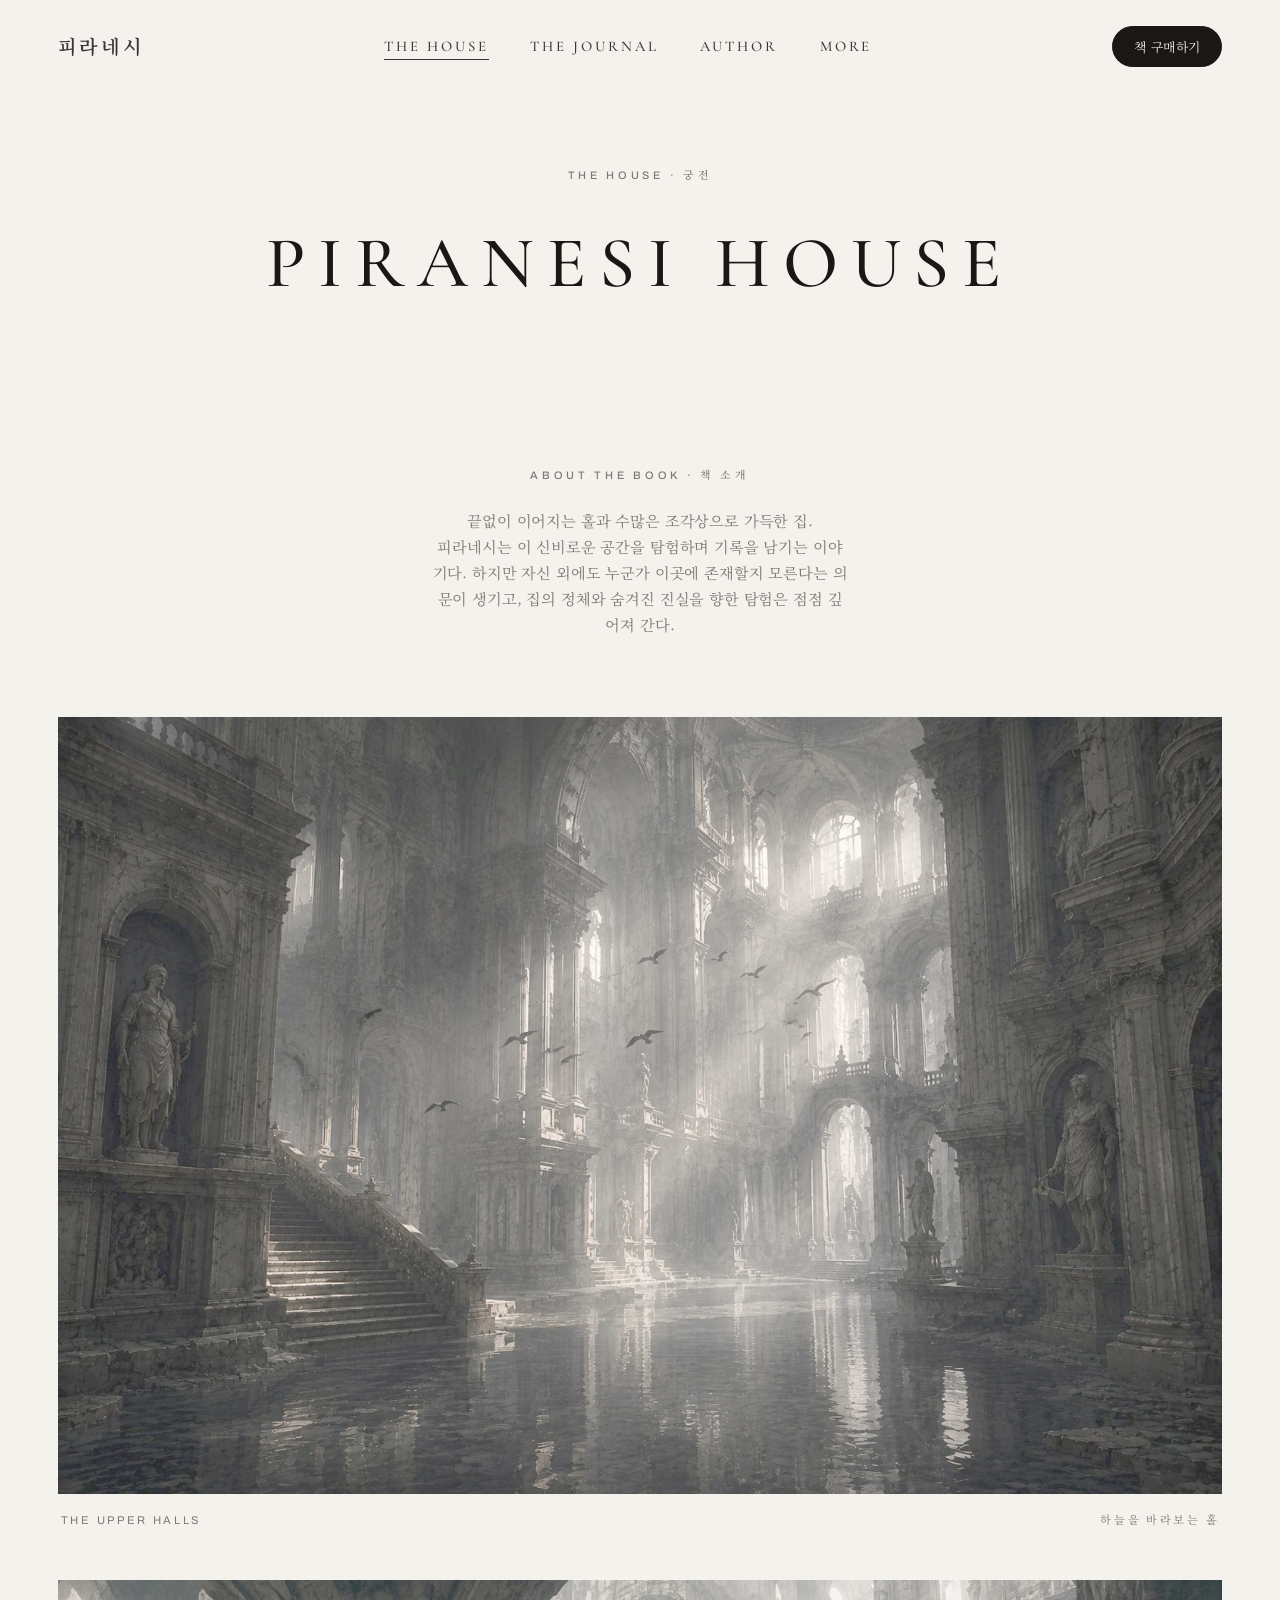
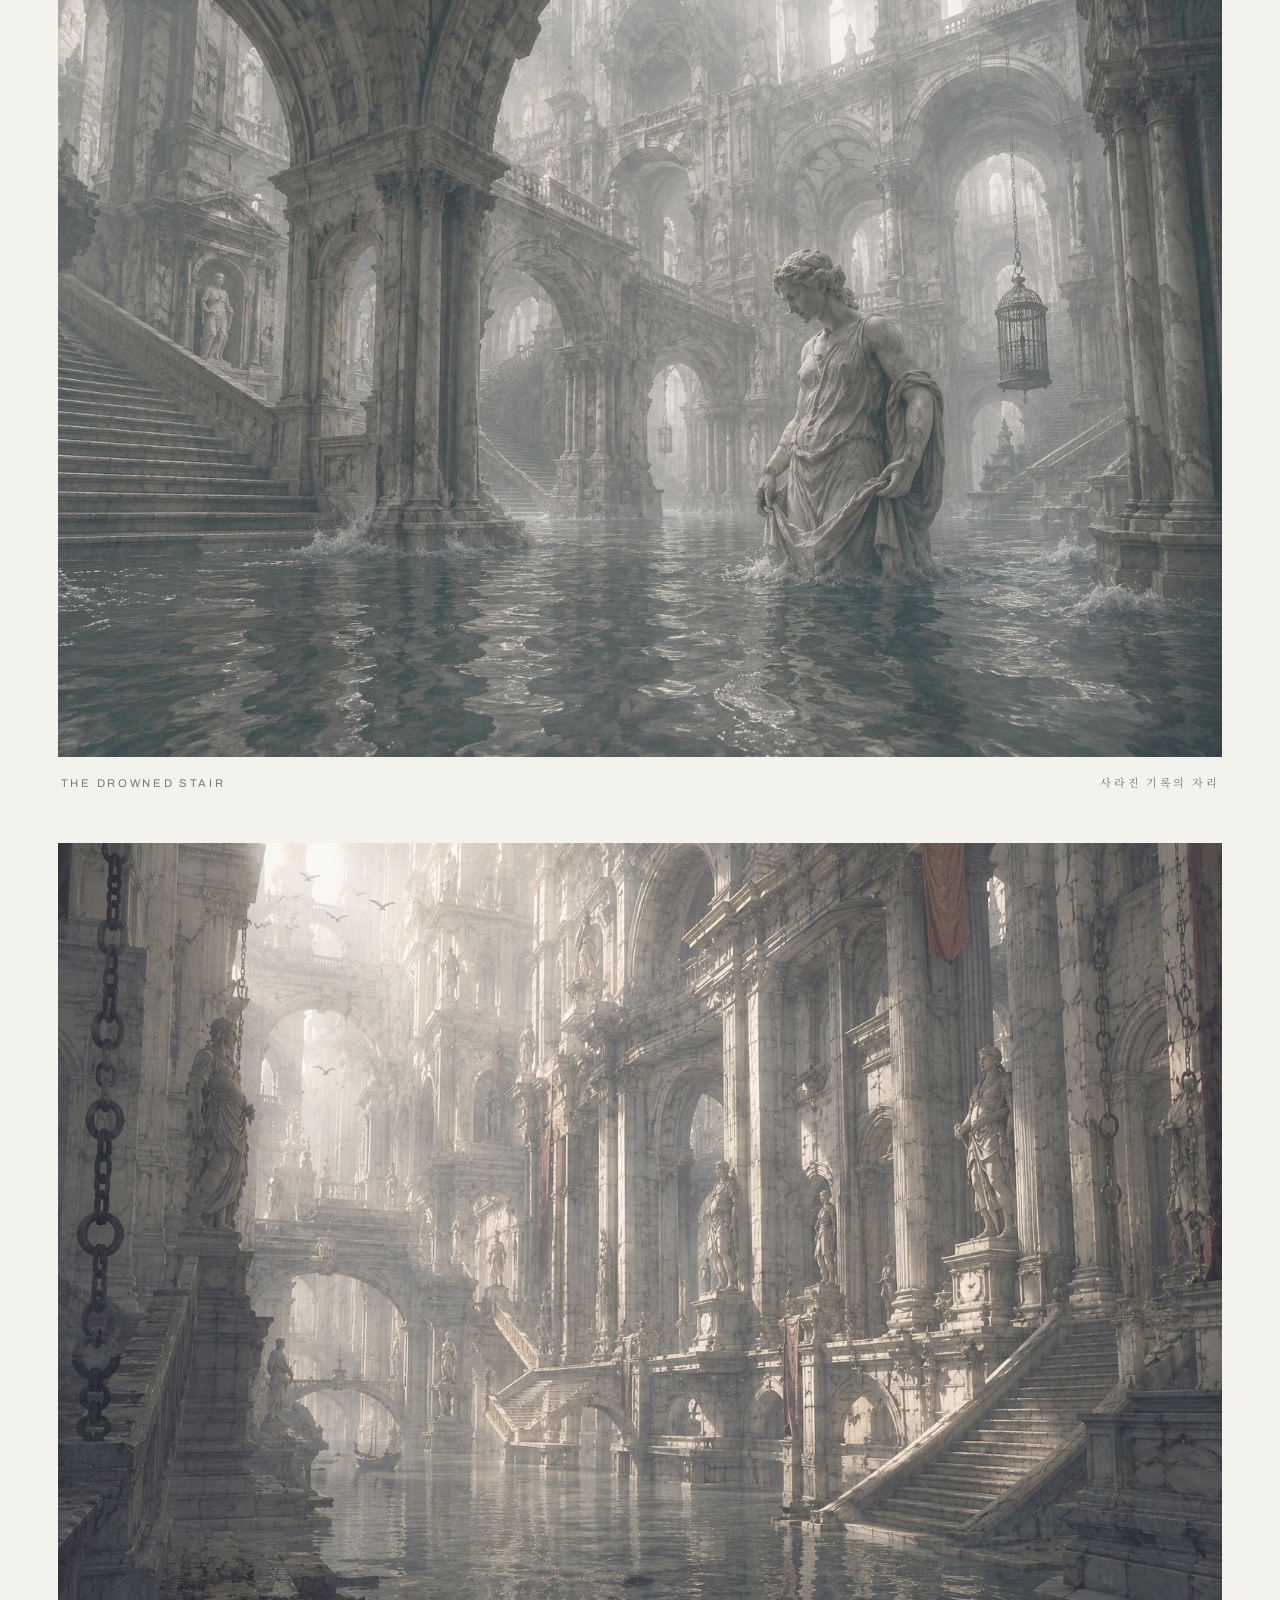
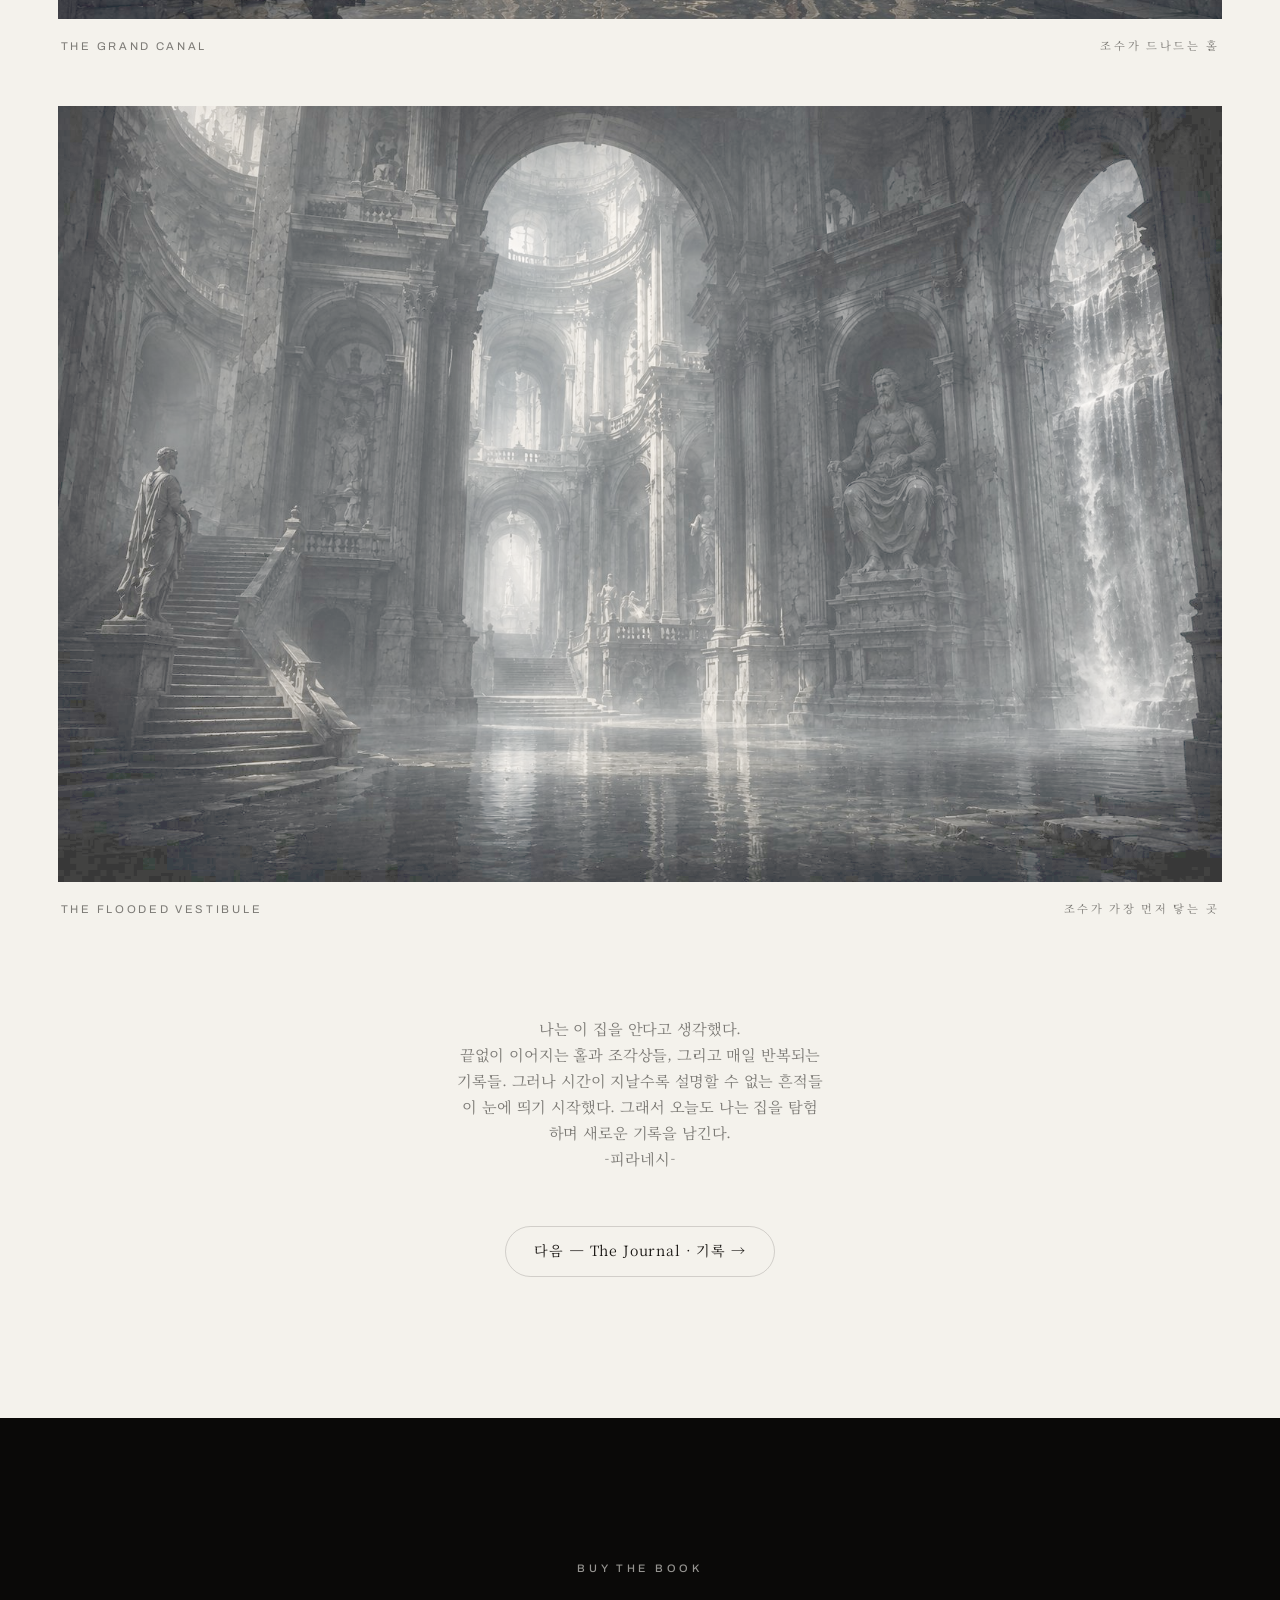
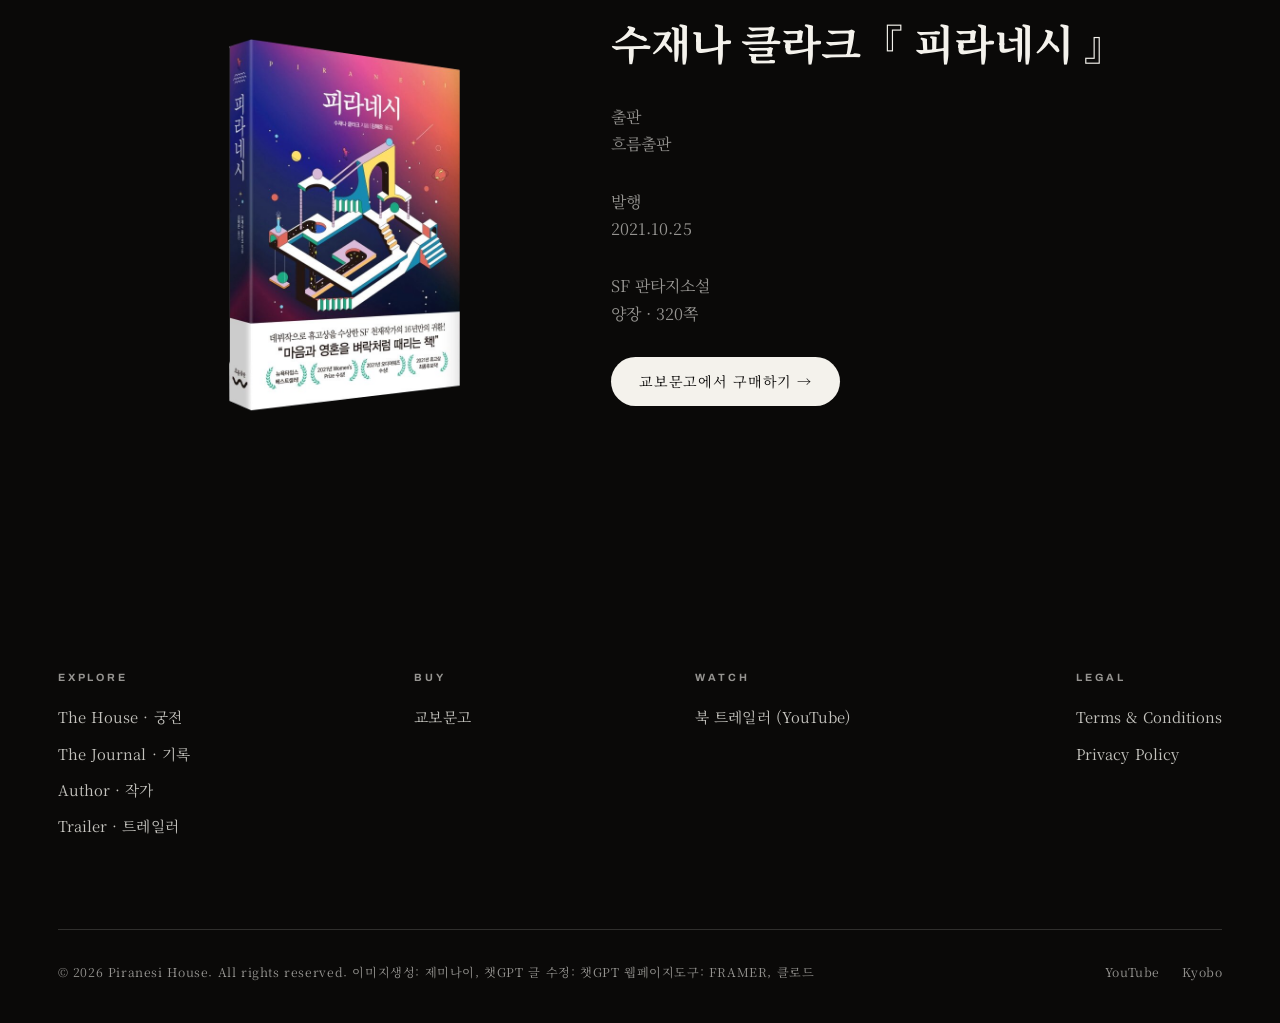
==== house.html @ c3ed931d "Add files via upload" ====
<!DOCTYPE html>
<html lang="ko">
<head>
  <meta charset="UTF-8" />
  <meta name="viewport" content="width=device-width, initial-scale=1.0" />
  <title>The House · 궁전 — PIRANESI</title>
  <meta name="description" content="피라네시의 집. 빛이 스미는 무한한 홀과 조수에 잠긴 계단." />
  <link rel="preconnect" href="https://fonts.googleapis.com" />
  <link rel="preconnect" href="https://fonts.gstatic.com" crossorigin />
  <link href="https://fonts.googleapis.com/css2?family=Archivo:wght@400;500;600&family=Cormorant+Garamond:ital,wght@0,400;0,500;0,600;1,400;1,500&family=Noto+Serif+KR:wght@400;500;600&display=swap" rel="stylesheet" />
  <link rel="stylesheet" href="css/style.css" />
</head>
<body>

  <!-- ===== NAV ===== -->
  <nav class="nav nav--scrolled">
    <a href="index.html" class="nav__brand">피라네시</a>
    <ul class="nav__links">
      <li><a href="house.html" aria-current="page">The House</a></li>
      <li><a href="journal.html">The Journal</a></li>
      <li><a href="index.html#author">Author</a></li>
      <li><a href="index.html#trailer">More</a></li>
    </ul>
    <a href="https://product.kyobobook.co.kr/detail/S000001029413" target="_blank" rel="noopener noreferrer" class="nav__cta">책 구매하기</a>
    <button class="nav__toggle" aria-label="메뉴 열기">MENU</button>
  </nav>

  <main>
    <!-- ===== HOUSE HERO ===== -->
    <section class="house-hero container">
      <span class="eyebrow" data-reveal>The House · 궁전</span>
      <h1 data-reveal data-delay="1">PIRANESI HOUSE</h1>
    </section>

    <!-- ===== ABOUT THE BOOK (책 소개) ===== -->
    <section class="section intro container" style="padding-bottom:0">
      <span class="eyebrow" data-reveal>About the Book · 책 소개</span>
      <p class="intro__text" data-reveal data-delay="1" style="margin-top:1.5rem; max-width:52ch">
        끝없이 이어지는 홀과 수많은 조각상으로 가득한 집.<br> 피라네시는 이 신비로운 공간을 탐험하며
        기록을 남기는 이야기다. 하지만 자신 외에도 누군가 이곳에 존재할지 모른다는 의문이 생기고,
        집의 정체와 숨겨진 진실을 향한 탐험은 점점 깊어져 간다.
      </p>
    </section>

    <!-- ===== STACKED GALLERY ===== -->
    <section class="section container" style="padding-top:0">
      <div class="gallery-stack">
        <figure data-reveal>
          <img src="assets/img/hall-birds.png" alt="새들이 날아오르는 상층의 홀" />
          <figcaption><span>The Upper Halls</span><span>하늘을 바라보는 홀</span></figcaption>
        </figure>
        <figure data-reveal>
          <img src="assets/img/hall-statue.png" alt="옥좌에 앉은 조각상과 폭포" />
          <figcaption><span>The Drowned Stair</span><span>사라진 기록의 자리</span></figcaption>
        </figure>
        <figure data-reveal>
          <img src="assets/img/hall-chains.png" alt="사슬이 드리운 대운하의 홀" />
          <figcaption><span>The Grand Canal</span><span>조수가 드나드는 홀</span></figcaption>
        </figure>
        <figure data-reveal>
          <img src="assets/img/hall-waterfall.png" alt="물에 잠긴 폭포의 홀" />
          <figcaption><span>The Flooded Vestibule</span><span>조수가 가장 먼저 닿는 곳</span></figcaption>
        </figure>
      </div>
      <div style="text-align:center; margin-top:clamp(3rem,7vw,5rem)" data-reveal>
        <p class="intro__text" data-reveal data-delay="2" style="margin-top:1.5rem">
        나는 이 집을 안다고 생각했다. <br>
        끝없이 이어지는 홀과 조각상들, 그리고 매일 반복되는 기록들.
        그러나 시간이 지날수록 설명할 수 없는 흔적들이 눈에 띄기 시작했다.
        그래서 오늘도 나는 집을 탐험하며 새로운 기록을 남긴다.<br>
        -피라네시-
      </p>
      <br>
      <br>
        <a href="journal.html" class="btn btn--ghost">다음 — The Journal · 기록 →</a>
      </div>
    </section>
  </main>

    <section id="buy" class="theme-dark section buy">
    <div class="container">
      <span class="eyebrow" data-reveal>Buy the Book</span>
      <div class="buy__grid">
        <a class="book book--mockup" data-reveal href="https://product.kyobobook.co.kr/detail/S000001029413" target="_blank" rel="noopener noreferrer" aria-label="교보문고에서 피라네시 구매">
          <img class="book__img" src="assets/img/book-cover.png" alt="피라네시 책 표지 — 수재나 클라크 지음, 김해온 옮김, 흐름출판" />
        </a>
        <div class="buy__info" data-reveal data-delay="1">
          <h3>수재나 클라크『 피라네시 』</h3>
          <p>출판<br />흐름출판</p>
          <p>발행<br />2021.10.25</p>
          <p>SF 판타지소설<br />양장 · 320쪽</p>
          <a href="https://product.kyobobook.co.kr/detail/S000001029413" target="_blank" rel="noopener noreferrer" class="btn btn--solid">교보문고에서 구매하기 →</a>
          <div class="buy__stores">
          </div>
        </div>
      </div>
    </div>
  </section>


  <!-- ===== FOOTER ===== -->
  <footer class="footer">
    <div class="container">
      <div class="footer__cols">
        <div class="footer__col">
          <h4>Explore</h4>
          <a href="house.html">The House · 궁전</a>
          <a href="journal.html">The Journal · 기록</a>
          <a href="index.html#author">Author · 작가</a>
          <a href="index.html#trailer">Trailer · 트레일러</a>
        </div>
        <div class="footer__col">
          <h4>Buy</h4>
          <a href="https://product.kyobobook.co.kr/detail/S000001029413" target="_blank" rel="noopener noreferrer">교보문고</a>
        </div>
        <div class="footer__col">
          <h4>Watch</h4>
          <a href="https://www.youtube.com/watch?v=UggPg6CHNbs" target="_blank" rel="noopener noreferrer">북 트레일러 (YouTube)</a>
        </div>
        <div class="footer__col">
          <h4>Legal</h4>
          <a href="#">Terms &amp; Conditions</a>
          <a href="#">Privacy Policy</a>
        </div>
      </div>
      <div class="footer__bottom">
        <span>© 2026 Piranesi House. All rights reserved. 이미지생성: 제미나이, 챗GPT 글 수정: 챗GPT 웹페이지도구: FRAMER, 클로드</span>
        <div class="footer__social">
          <a href="https://www.youtube.com/watch?v=UggPg6CHNbs" target="_blank" rel="noopener noreferrer" class="link">YouTube</a>
          <a href="https://product.kyobobook.co.kr/detail/S000001029413" target="_blank" rel="noopener noreferrer" class="link">Kyobo</a>
        </div>
      </div>
    </div>
  </footer>

  <script src="js/main.js"></script>
</body>
</html>
---- css/style.css ----
/* =============================================================
   PIRANESI HOUSE — Design System v3
   무드: Sacred / Ethereal / Luminous · 레이아웃: monopo-inspired editorial
   영문 서체: Cormorant Garamond 단일 통일 (날렵한 세리프)
   ============================================================= */

/* ---------- 1. Tokens ---------- */
:root {
  /* Palette — 밝은 본 화이트가 지배색, 텍스트는 따뜻한 근흑 */
  --paper:   #f4f2ec;   /* 지배 배경 */
  --paper-2: #eae6dc;   /* 섹션 교차용 살짝 진한 본 */
  --ink:     #1a1714;   /* 따뜻한 근흑 텍스트 */
  --ink-2:   #0a0908;   /* 풋터/앵커용 깊은 흑 */
  --muted:   rgba(26,23,20,.55);   /* 보조 텍스트 (라이트 위) */
  --muted-d: rgba(244,242,236,.6); /* 보조 텍스트 (다크 위) */
  --line:    rgba(26,23,20,.16);   /* 라이트 헤어라인 */
  --line-d:  rgba(244,242,236,.16);
  --gold:    #b59b6e;   /* 신성한 온기 — 극소량 액센트 */
  --gold-d:  #78603e;   /* 워드마크용 짙은 앤티크 골드 */

  /* Type — 영문은 세리프 하나로 통일, 한글은 Noto Serif KR, 라벨류만 sans */
  --serif: "Cormorant Garamond", "Noto Serif KR", serif;
  --kr:    "Noto Serif KR", "Cormorant Garamond", serif;
  --sans:  "Archivo", "Noto Serif KR", sans-serif;

  /* Layout */
  --container: 1480px;
  --gutter: clamp(1.25rem, 4.5vw, 6rem);
  --section-y: clamp(5rem, 11vw, 12rem);
  --ease: cubic-bezier(.22, .61, .36, 1);
}

/* ---------- 2. Reset ---------- */
*, *::before, *::after { box-sizing: border-box; margin: 0; padding: 0; }
html { scroll-behavior: smooth; -webkit-text-size-adjust: 100%; }
body {
  background: var(--paper);
  color: var(--ink);
  font-family: var(--kr);
  line-height: 1.7;
  letter-spacing: .005em;
  overflow-x: hidden;
}
img { display: block; max-width: 100%; }
a { color: inherit; text-decoration: none; }
button { font: inherit; color: inherit; background: none; border: none; cursor: pointer; }

/* ---------- 3. Helpers ---------- */
.container { width: 100%; max-width: var(--container); margin-inline: auto; padding-inline: var(--gutter); }
.section { padding-block: var(--section-y); }
.theme-dark { background: var(--ink-2); color: var(--paper); }
.theme-dark .eyebrow { color: var(--muted-d); }
.theme-paper2 { background: var(--paper-2); }

/* 라벨 — monopo식 넓은 자간 대문자 그로테스크 */
.eyebrow {
  font-family: var(--sans);
  font-size: clamp(.66rem, .85vw, .78rem);
  font-weight: 500; letter-spacing: .34em; text-transform: uppercase;
  color: var(--muted); display: inline-block;
}
.display { font-family: var(--serif); font-weight: 500; line-height: 1.04; }
.display-kr { font-family: var(--kr); font-weight: 500; line-height: 1.42; }

/* ---------- 4. Buttons / Links ---------- */
.btn {
  display: inline-flex; align-items: center; gap: .7em;
  padding: .9em 2em; border-radius: 100px;
  font-family: var(--kr); font-size: .88rem; letter-spacing: .06em;
  transition: transform .4s var(--ease), background .4s var(--ease), color .4s var(--ease);
}
.btn--solid { background: var(--ink); color: var(--paper); }
.btn--solid:hover { transform: translateY(-2px); background: #312a23; }
.theme-dark .btn--solid { background: var(--paper); color: var(--ink-2); }
.btn--ghost { border: 1px solid var(--line); }
.btn--ghost:hover { background: var(--ink); color: var(--paper); border-color: var(--ink); }
.theme-dark .btn--ghost { border-color: var(--line-d); }
.theme-dark .btn--ghost:hover { background: var(--paper); color: var(--ink-2); }

/* 인라인 텍스트 링크 (밑줄 슬라이드) */
.link { position: relative; white-space: nowrap; }
.link::after { content:""; position:absolute; left:0; bottom:-2px; width:100%; height:1px; background:currentColor; transform:scaleX(0); transform-origin:left; transition:transform .4s var(--ease); }
.nav__links a.active::after {
  transform: scaleX(1);   /* width:100% → 이걸로 교체. hover와 같은 방식 */
}

/* =============================================================
   5. NAV
   ============================================================= */
.nav {
  position: fixed; inset: 0 0 auto 0; z-index: 100;
  display: flex; align-items: center; justify-content: space-between;
  padding: 1.6rem var(--gutter);
  transition: background .5s var(--ease), padding .5s var(--ease), color .5s var(--ease), border-color .5s var(--ease);
  border-bottom: 1px solid transparent;
}
.nav--scrolled {
  background: rgba(244,242,236,.78);
  backdrop-filter: blur(16px) saturate(1.1);
  border-bottom-color: var(--line);
  padding-block: 1.05rem;
}
.theme-dark .nav { color: var(--paper); }
.theme-dark .nav--scrolled { background: rgba(10,9,8,.6); border-bottom-color: var(--line-d); }

.nav__brand { color:#3a3533; font-family: var(--kr); font-size: 1.2rem; letter-spacing: .14em; font-weight: 600; }

/* 네비 링크 — 영문 통일 세리프(Cormorant Garamond). 세리프는 작아 보여 크기·자간 보정 */
.nav__links {
  display: flex; gap: 2.6rem; list-style: none;
  font-family: var(--serif); font-weight: 500;
  font-size: .92rem; letter-spacing: .2em; text-transform: uppercase;
}
.nav__links a { position: relative; opacity: .85; transition: opacity .3s; }
.nav__links a::after { content:""; position:absolute; left:0; bottom:-5px; width:100%; height:1px; background:currentColor; transform:scaleX(0); transform-origin:left; transition:transform .4s var(--ease); }
.nav__links a:hover { opacity: 1; }
.nav__links a:hover::after, .nav__links a[aria-current="page"]::after { transform: scaleX(1); }

.nav__cta {
  font-family: var(--kr);
  font-size: .8rem;
  letter-spacing: .04em;
  padding: .7em 1.6em;
  border-radius: 100px;

  background: var(--ink);          /* 평소에도 꽉 찬 배경 */
  color: var(--paper);             /* 어두운 배경 위 밝은 글자 */
  border: 1px solid var(--ink);    /* 테두리도 같은 톤으로 통일 */
  cursor: pointer;                 /* 손가락 커서 → 누르는 것 신호 */
  transition: transform .25s var(--ease), box-shadow .25s var(--ease), background .25s;
}

.nav__links a.active {
  color: var(--ink);              /* 또렷한 잉크색 */
  opacity: 1;
}
/* 은은한 밑줄을 원하면 ↓ 같이 */
.nav__links a.active::after {
  width: 100%;                    /* 평소 0 → active일 때 꽉 차게 (밑줄이 그어지는 느낌) */
}


.nav__cta:hover {
  background: #000;                /* 살짝 더 진하게 */
  transform: translateY(-2px);   
}  /* 살짝 떠오름 */
.nav__cta:active {
  transform: translateY(0);        /* 누르는 순간 다시 내려감 → '눌렸다'는 촉감 */
  box-shadow: 0 3px 10px rgba(0,0,0,.3);
}
.nav__cta:hover { background: var(--ink); color: var(--paper); }
.theme-dark .nav__cta:hover { background: var(--paper); color: var(--ink-2); }
.nav__toggle { display: none; font-family: var(--sans); font-size: .72rem; letter-spacing: .2em; }

/* 어두운 히어로(Journal) 위에서는 상단 내비를 밝게, 스크롤하면 라이트 내비로 복귀 */
.nav--hero-dark { color: var(--paper); }
.nav--hero-dark.nav--scrolled { color: var(--ink); background: rgba(244,242,236,.8); border-bottom-color: var(--line); }
.nav--hero-dark:not(.nav--scrolled) .nav__cta:hover { background: var(--paper); color: var(--ink-2); }

/* =============================================================
   6. HERO — 밝고 신성한
   ============================================================= */
.hero {
  position: relative; min-height: 100svh;
  display: grid; place-items: center; text-align: center;
  color: var(--ink); overflow: hidden; isolation: isolate;
}
.hero__bg { position:absolute; inset:0; z-index:-2; width:100%; height:100%; object-fit:cover; animation: slowZoom 28s var(--ease) forwards; }
.hero::after {
  content:""; position:absolute; inset:0; z-index:-1;
  background:
    radial-gradient(ellipse 60% 50% at 50% 42%, rgba(244,242,236,.28), transparent 70%),
    linear-gradient(to bottom, rgba(244,242,236,.34), rgba(244,242,236,.06) 30%, rgba(244,242,236,.05) 65%, rgba(244,242,236,.5));
}
@keyframes slowZoom { from{ transform: scale(1.07);} to{ transform: scale(1);} }
.hero__inner { max-width: 60rem; padding-inline: var(--gutter); }

/* 상단 라벨 '수재나 클라크 장편소설' — 기본 .eyebrow보다 확대 */
/* 저널 히어로 상단 라벨 'THE JOURNAL · 기록' — 가독성 보강 */
.hero--dark .eyebrow {
  color: #211b1b;             /* 불투명 흰색으로 (기존 반투명 회색 → 선명) */
  opacity: 1;
    /* 밝은 배경에서도 떠 보이게 */
}

/* 영문 워드마크 — 기본은 --kr, 홈 히어로에 한해 아래에서 세리프로 교체 */
/* (1) 영문 PIRANESI — 화면 안에 들어오도록 크기 축소 */
.hero__title {
  font-size: clamp(3rem, 9vw, 7rem);
  letter-spacing: .4em;
  margin:0.3em 0 -0.3em;  /* ← 아래쪽을 음수로: 한글을 위로 끌어올림 */
}
/* (2) 상단 라벨 '수재나 클라크 장편소설' — 더 크게 */
.hero__eyebrow {
  font-size: 16px;
  letter-spacing: .3em;
  margin-bottom: 0;  
  margin-top: 0 50px;        /* ← .6rem → 0 으로 (라벨 아래 여백 제거) */
  color: rgba(60,52,44,.72);
}


/* 영문 PIRANESI 아래 한글 워드마크 — 영문과 같은 앤티크 골드 톤으로 통일 */
.hero__kr {
  font-size: 24px;
  letter-spacing: .4em;
  padding-left: .42em;
  margin-top: 0;           /* ← 위 여백 제거 */
  margin-bottom: 5em; 
  color: rgba(56, 50, 45, 0.72);  /* 아래(설명글)와의 간격은 유지 */
}

.hero__sub {
  color: rgba(13, 12, 10, 0.72);
  font-size: clamp(.98rem,1.4vw,1.18rem);
  max-width: 36rem;
  margin: 80px 0 60px;     /* 그대로 둬도 됨 */
}

/* 홈 히어로 영문 타이틀 — 통일 세리프 + 단색 앤티크 골드브론즈 + 은은한 광배 */
.hero:not(.hero--dark) .hero__title {
  font-family: var(--serif);
  font-weight: 500;
  letter-spacing: .12em;
  background: none;
  -webkit-text-fill-color: #554937; color: var(--gold-d);
  text-shadow: none;
  filter: drop-shadow(0 1px 1px rgba(244,242,236,.55)) drop-shadow(0 3px 22px rgba(244,242,236,.8));
}
.hero__scroll { position:absolute; bottom:2.2rem; left:50%; transform:translateX(-50%); font-family:var(--sans); font-size:.66rem; letter-spacing:.4em; text-transform:uppercase; color:var(--muted); display:flex; flex-direction:column; align-items:center; gap:.8rem; }
.hero__scroll::after { content:""; width:1px; height:38px; background:linear-gradient(var(--ink),transparent); animation:scrollPulse 2s var(--ease) infinite; }
@keyframes scrollPulse { 0%,100%{opacity:.25;height:24px;} 50%{opacity:.8;height:42px;} }

/* 다크 히어로(Journal) override */
.hero--dark { color: var(--paper);  }
.hero--dark::after {
  background:
    radial-gradient(ellipse 60% 55% at 50% 45%, rgba(10,9,8,.15), transparent 70%),
    linear-gradient(to bottom, rgba(10,9,8,.45), rgba(10,9,8,.15) 30%, rgba(10,9,8,.2) 65%, rgba(10,9,8,.6));
}
.hero--dark .hero__title {   font-family: var(--kr);
  color: #ffffff;                              /* ← 원하는 색 */
  text-shadow: 0 2px 40px rgba(255, 255, 255, 0.5); }
.hero--dark .hero__sub { color: var(--muted-d); text-shadow: 0 1px 20px rgba(255, 255, 255, 0.6);  }
.hero--dark .hero__scroll { color: var(--muted-d); }
.hero--dark .hero__scroll::after { background: linear-gradient(var(--paper),transparent); }

.hero--dark .hero__sub {
  color: #e3e2e2; opacity: 1;

}

.hero--dark .eyebrow {
  color: var(--paper);
  opacity: 1;
}

/* =============================================================
   7. INTRO + OPENING
   ============================================================= */
.intro { text-align: center; }
.intro__title { font-family: var(--kr); font-weight: 500; font-size: clamp(1.8rem, 4.2vw, 3.4rem); line-height: 1.4; max-width: 24ch; margin: 1.4rem auto 1.8rem; }
.intro__text {   /* ...기존 속성... */
  color: var(--muted); max-width: 46ch; margin-inline: auto;
  font-size: clamp(.95rem,1.15vw,1rem);
  letter-spacing: -0.01em;   /* ← 음수면 좁게, 양수면 넓게 (예: .02em) */  }

/* 홈 첫 화면 — 주인공의 첫 기록(오프닝 발췌) */
.opening { text-align: center; }
.opening__text {
  font-family: var(--kr); font-weight: 500;
  font-size: clamp(1.2rem, 2.5vw, 1.9rem);
  line-height: 1.9; color: var(--ink); text-wrap: balance;
}
.opening__text::before {
  content: ""; display: block;
  width: 48px; height: 1px;
  margin: 0 auto 2.2rem; background: var(--gold);
}

/* =============================================================
   8. INDEX — monopo 시그니처: 호버 시 이미지 프리뷰가 따라오는 리스트
   ============================================================= */
.index { border-top: 1px solid var(--line); }
.index__row {
  display: grid; grid-template-columns: auto 1fr auto auto;
  align-items: baseline; gap: clamp(1rem,4vw,3rem);
  padding: clamp(1.6rem, 3.5vw, 3rem) 0;
  border-bottom: 1px solid var(--line);
  position: relative; transition: padding-left .5s var(--ease), color .5s var(--ease);
}
.index__row:hover { padding-left: clamp(.6rem,2vw,2rem); }
.index__num { font-family: var(--sans); font-size: .8rem; letter-spacing: .2em; color: var(--muted); padding-top: .8rem; }
.index__title { font-family: var(--kr); font-weight: 500; font-size: clamp(2rem, 6.5vw, 5rem); line-height: 1; transition: color .4s var(--ease); }
.index__row:hover .index__title { color: var(--gold); }
.index__en { font-family: var(--sans); font-size: clamp(.7rem,1vw,.84rem); letter-spacing: .24em; text-transform: uppercase; color: var(--muted); align-self: center; }
.index__arrow { font-family: var(--serif); font-size: clamp(1.4rem,3vw,2.2rem); align-self: center; transition: transform .45s var(--ease); }
.index__row:hover .index__arrow { transform: translateX(.5rem); }
.index__row--locked { opacity: .5; cursor: default; }
.index__row--locked .index__arrow { font-size: .9rem; letter-spacing:.1em; }
.index__lockedlabel { font-family: var(--sans); font-size:.66rem; letter-spacing:.2em; text-transform:uppercase; align-self:center; color: var(--muted); }
.index__preview {
  position: fixed; top: 0; left: 0; z-index: 50;
  width: clamp(220px, 22vw, 340px); aspect-ratio: 3/4;
  pointer-events: none; opacity: 0; transform: translate(-50%,-50%) scale(.92);
  transition: opacity .4s var(--ease), transform .5s var(--ease);
  overflow: hidden; border-radius: 2px; box-shadow: 0 30px 60px rgba(26,23,20,.25);
}
.index__preview.is-on { opacity: 1; transform: translate(-50%,-50%) scale(1); }
.index__preview img { width:100%; height:100%; object-fit: cover; }

/* =============================================================
   9. QUOTE
   ============================================================= */
.quote { text-align:center; padding-block: clamp(6rem,13vw,12rem); }
.quote__text { font-family: var(--serif); font-style: italic; font-weight: 500; font-size: clamp(1.6rem,4vw,3.2rem); line-height: 1.4; max-width: 20ch; margin: 1.6rem auto; text-wrap: balance; }
.quote__text .kr { font-family: var(--kr); font-style: normal; display:block; font-size:.62em; margin-top:.6em; color: var(--muted); }
.quote__cite { color: var(--muted); font-family: var(--sans); font-size:.74rem; letter-spacing:.22em; text-transform:uppercase; }

/* =============================================================
   10. TRAILER
   ============================================================= */
.trailer { text-align:center; }
.trailer__frame { position:relative; display:block; margin: 2.6rem auto 0; aspect-ratio:16/9; max-width:1040px; overflow:hidden; border-radius:3px; }
.trailer__frame img { width:100%; height:100%; object-fit:cover; transition: transform 1.4s var(--ease); }
.trailer__frame::after { content:""; position:absolute; inset:0; background: linear-gradient(rgba(10,9,8,.05), rgba(10,9,8,.35)); }
.trailer__frame:hover img { transform: scale(1.04); }
.trailer__play { position:absolute; inset:0; display:grid; place-items:center; z-index:2; }
.trailer__play span { width:92px; height:92px; border-radius:50%; border:1px solid rgba(244,242,236,.8); display:grid; place-items:center; backdrop-filter: blur(3px); transition: transform .5s var(--ease), background .5s var(--ease); }
.trailer__play span::after { content:""; border-left:17px solid var(--paper); border-block:11px solid transparent; margin-left:4px; }
.trailer__frame:hover .trailer__play span { transform: scale(1.12); background: rgba(244,242,236,.18); }
.trailer__title { position:absolute; bottom:1.7rem; left:50%; transform:translateX(-50%); z-index:2; font-family:var(--kr); font-weight:600; letter-spacing:.24em; color:var(--paper); font-size:clamp(1.1rem,2.4vw,1.7rem); }

/* =============================================================
   11. AUTHOR
   ============================================================= */
.author { display:grid; grid-template-columns:.85fr 1.15fr; gap:clamp(2rem,6vw,6rem); align-items:center; }
.author__media { aspect-ratio:3/4; overflow:hidden; }
.author__media img { width:90%; height:90%; object-fit:cover; transition: transform 1.4s var(--ease); }
.author:hover .author__media img { transform: scale(1.04); }
.author__name { font-family: var(--serif); font-size: clamp(2rem,4.5vw,3.4rem); margin:.8rem 0; line-height:1.05; }
.author__name small { display:block; font-family:var(--kr); font-size:.9rem; letter-spacing:.18em; color:var(--muted); margin-top:.5rem; }
.author__bio {  letter-spacing: 0.015em ; color: var(--muted); max-width:46ch; line-height:1.6; }

/* =============================================================
   12. BUY
   ============================================================= */
.buy { text-align:center; }
.buy__grid { display:grid; grid-template-columns:auto auto; gap:clamp(2.5rem,6vw,6rem); align-items:center; justify-content:center; margin-top:3rem; text-align:left; }
.book { position:relative; width:clamp(190px,22vw,260px); aspect-ratio:3/4.4; border-radius:2px 5px 5px 2px; overflow:hidden; box-shadow:14px 24px 55px rgba(26,23,20,.32); transform:perspective(1300px) rotateY(-15deg); transition: transform .8s var(--ease); }
.book:hover { transform:perspective(1300px) rotateY(-5deg) translateY(-6px); }
.book::before { content:""; position:absolute; left:0; top:0; bottom:0; width:10px; background:linear-gradient(rgba(255,255,255,.25),rgba(255,255,255,0)); z-index:3; }
.book__img { position:absolute; inset:0; width:100%; height:100%; object-fit:cover; }
.book__overlay { position:absolute; inset:0; background:linear-gradient(rgba(10,9,8,.1),rgba(10,9,8,.55)); }
.book__txt { position:absolute; inset:auto 0 1.7rem 0; text-align:center; color:var(--paper); z-index:2; }
.book__txt .t { font-family:var(--kr); font-weight:600; letter-spacing:.2em; font-size:1.15rem; }
.book__txt .a { font-family:var(--sans); font-size:.6rem; letter-spacing:.3em; text-transform:uppercase; opacity:.8; margin-top:.4rem; }
.book--mockup { width:clamp(240px,30vw,380px); aspect-ratio:1/1; border-radius:0; background:transparent; box-shadow:none; transform:none; mix-blend-mode:lighten; }
.book--mockup::before { display:none; }
.book--mockup .book__img { object-fit:contain; }
.book--mockup:hover { transform: translateY(-8px) scale(1.02); }
.buy__info h3 { font-family: var(--serif); font-size:clamp(1.8rem,4vw,2.6rem); margin-bottom:.7rem; line-height:1.1; }
.buy__info p { color: var(--muted); max-width:34ch; margin-bottom:1.9rem; }
.buy__stores { display:flex; gap:1.4rem; margin-top:1.2rem; font-family:var(--sans); font-size:.74rem; letter-spacing:.14em; text-transform:uppercase; }
.theme-dark .buy__info p { color: var(--muted-d); }
.theme-dark .buy__stores { color: var(--muted-d); }

/* =============================================================
   13. FOOTER — 큰 워드마크 (monopo식)
   ============================================================= */
.footer { background: var(--ink-2); color: var(--paper); padding: clamp(4rem,8vw,7rem) 0 2.5rem; overflow:hidden; }
.footer__wordmark { font-family: var(--serif); font-weight:500; font-size: clamp(3.5rem, 16vw, 16rem); line-height:.9; letter-spacing:.04em; margin-bottom: clamp(2rem,5vw,4rem); }
.footer__cols { display:flex; flex-wrap:wrap; gap: clamp(2.5rem,6vw,6rem); justify-content:space-between; }
.footer__col h4 { font-family:var(--sans); font-size:.66rem; letter-spacing:.28em; text-transform:uppercase; color:var(--muted-d); margin-bottom:1.1rem; }
.footer__col a { display:block; font-size:.92rem; color:rgba(244,242,236,.8); margin-bottom:.7rem; transition:color .3s; }
.footer__col a:hover { color:var(--paper); }
.footer__bottom { display:flex; justify-content:space-between; align-items:center; flex-wrap:wrap; gap:1rem; margin-top:clamp(3rem,7vw,5rem); padding-top:2rem; border-top:1px solid var(--line-d); font-size:.76rem; color:var(--muted-d); letter-spacing:.05em; }
.footer__social { display:flex; gap:1.4rem; }

/* =============================================================
   14. JOURNAL — markers + scroll halls
   ============================================================= */
.journal-markers { position:absolute; inset:0; z-index:1; pointer-events:none; }
.marker { position:absolute; transform:translate(-50%,-50%); text-align:left; color:var(--paper); pointer-events:auto; cursor:pointer; transition: transform .4s var(--ease); }
.marker:hover { transform:translate(-50%,-50%) scale(1.06); }
.marker:hover .marker__dot::after { animation-duration:1.1s; }
.marker:focus-visible { outline:1px solid var(--paper); outline-offset:8px; }

.hero.is-diving .hero__bg {
  transition: transform 1.05s cubic-bezier(.66,0,.86,.18), filter 1.05s ease;
}
.hero.is-diving .journal-markers,
.hero.is-diving .hero__inner,
.hero.is-diving .hero__scroll { opacity:0; transition: opacity .4s ease; pointer-events:none; }
.dive-veil { position:fixed; inset:0; z-index:200; pointer-events:none; opacity:0;
  background: radial-gradient(circle at center, #3e3939 0%, #43423e 70%, #67635b 100%);
  transition: opacity .55s ease; }
.dive-veil.is-on { opacity:1; }
.marker__dot { width:14px; height:14px; border-radius:50%; border:1px dashed rgba(244,242,236,.7); position:relative; margin-top:.6rem; }
.marker__dot::after { content:""; position:absolute; inset:4px; border-radius:50%; background:var(--paper); animation:pulse 2.6s var(--ease) infinite; }
@keyframes pulse { 0%,100%{opacity:.4; transform:scale(.8);} 50%{opacity:1; transform:scale(1.15);} }
.marker__no { font-family:var(--sans); font-size:.64rem; letter-spacing:.24em; text-transform:uppercase; opacity:.85; }
.marker__name { font-family:var(--kr); font-size:.92rem; line-height:1.4; }

.hall { position:relative; min-height:100svh; display:grid; place-items:center; text-align:center; color:var(--ink); overflow:hidden; }
.hall__bg { position:absolute; inset:0; z-index:-2; width:100%; height:100%; object-fit:cover; }
.hall::after { content:""; position:absolute; inset:0; z-index:-1; background: radial-gradient(ellipse 50% 40% at 50% 50%, rgba(244,242,236,.55), transparent 65%); }
.hall__inner { position:relative; padding: clamp(2rem,5vw,4rem); }
.hall__no { font-family:var(--serif); font-size:clamp(3rem,8vw,7rem); color: #fff2de;  line-height:1; text-shadow: 5px 5px 8px rgba(66, 65, 65, 0.667);}
.hall__line {   font-family:var(--kr); font-weight:500;
  font-size:clamp(1rem,2vw,1.5rem);   /* 크기 축소 */
  margin-top:1rem; max-width:42ch; line-height:1.7;
  color:#ffffff;  }                       /* 글자색 흰색 */
  /* 밝은 배경 위 흰 글자라 가독성 위해 그림자를 어둡게 교체 */
.hall__bg {
  filter: brightness(0.85) contrast(1.2);
  /* brightness 0.85 = 밝기 85%로 낮춤 (1이 원본)
     contrast 1.1   = 대비 110%로 살짝 높여 흐릿함 보완 */
}

/* =============================================================
   15. HOUSE / JOURNAL — stacked gallery (공용)
   ============================================================= */
.house-hero { padding-top: clamp(8rem,13vw,11rem); text-align:center; }
.house-hero h1 { font-family: var(--serif); font-size: clamp(2.4rem,6.5vw,4.5rem); letter-spacing:.18em; font-weight:500; }
.house-hero .eyebrow { margin-bottom:1.1rem; }
.gallery-stack { display:flex; flex-direction:column; gap:clamp(1rem,2.5vw,2rem); margin-top:clamp(3rem,7vw,5rem); }
.gallery-stack figure { overflow:hidden; position:relative; }
.gallery-stack img { width:100%; height:auto; object-fit:cover; transition: transform 1.5s var(--ease); }
.gallery-stack figure:hover img { transform: scale(1.03); }
.gallery-stack figcaption { font-family:var(--sans); font-size:.7rem; letter-spacing:.24em; text-transform:uppercase; color:var(--muted); padding:1.1rem .2rem; display:flex; justify-content:space-between; }

/* =============================================================
   16. Scroll reveal
   ============================================================= */
[data-reveal] { opacity:0; transform: translateY(30px); transition: opacity 1s var(--ease), transform 1s var(--ease); }
[data-reveal].is-visible { opacity:1; transform:none; }
[data-reveal][data-delay="1"]{ transition-delay:.1s; }
[data-reveal][data-delay="2"]{ transition-delay:.22s; }



.gif img{
    display:block;
    width:40%;      /* 크기 조절 */
    max-width:800px;
    margin:0 auto;  /* 가운데 정렬 */
}

.Typeflyer img{
    display:block;
    width:50%;      /* 크기 조절 */
    max-width:800px;
    margin:0 auto;  /* 가운데 정렬 */
}

.trailer img{
    display:block;
    width:60%;      /* 크기 조절 */
    max-width:800px;
    margin:0 auto;  /* 가운데 정렬 */
}




.eyebrow{
    display:block;
    text-align:center;
  
}

#Typeflyer .work__text .eyebrow {
  display: block;       /* inline이면 정렬이 안 먹으니 block으로 */
  text-align: left;
  width: 100%;          /* 한 줄 전체를 차지하게 해서 왼쪽 끝까지 밀착 */
}


#gif .work__text .eyebrow {
  display: block;       /* inline이면 정렬이 안 먹으니 block으로 */
  text-align: left;
  width: 100%;          /* 한 줄 전체를 차지하게 해서 왼쪽 끝까지 밀착 */
}

#trailer .work__text .eyebrow {
  display: block;       /* inline이면 정렬이 안 먹으니 block으로 */
  text-align: left;
  width: 100%;          /* 한 줄 전체를 차지하게 해서 왼쪽 끝까지 밀착 */
}

.author__body .eyebrow{
    text-align:left;
    display:block;
    margin-bottom:20px;
}

.container.eyebrow{ text-align:left;}

.trailer__link { position: relative; display: block; }  /* 버튼 위치 기준 */

.trailer__play {
  position: absolute;
  top: 50%; left: 50%;
  transform: translate(-50%, -50%);
  width: 76px; height: 76px;
  display: grid; place-items: center;
  border-radius: 50%;
  background: rgba(0,0,0,.55);
  color: #fff;
  font-size: 1.5rem;
  padding-left: 4px;                 /* ▶가 시각적으로 가운데 오도록 살짝 보정 */
  transition: transform .3s var(--ease), background .3s;
}
.trailer__link:hover .trailer__play {
  transform: translate(-50%, -50%) scale(1.1);   /* 올리면 살짝 커짐 */
  background: rgba(0,0,0,.75);
}


.buy__info h3 {
  margin-bottom: 2rem;   /* ← 이 숫자를 키울수록 출판과 멀어짐 */
}


.work__grid {
  display: grid;
  grid-template-columns: 1fr 1.4fr;   /* 왼쪽:오른쪽 = 텍스트보다 이미지를 넓게 */
  gap: 4rem;
  align-items: center;           /* 텍스트를 이미지 높이의 세로 중앙에 */
}

.work__title {
  font-family: var(--kr);
  font-size: clamp(1.5rem, 2.4vw, 2.2rem);
  margin: 1rem 0 1.2rem;
  line-height: 1.4;
}

.work__desc {
  color: var(--muted);
  line-height: 1.9;                   /* 설명글 행간 넉넉하게 */
  max-width: 32rem;
}


.work__media,
.work__media--video {
  position: relative;
  display: block;
  overflow: hidden;
}

/* 재생 버튼 — 이미지 정중앙 */
.work__play {
  position: absolute;
  top: 50%;
  left: 50%;
  transform: translate(-50%, -50%);
  margin: 0;

  width: 72px;
  height: 72px;
  display: grid;
  place-items: center;
  border-radius: 50%;
  background: rgba(0,0,0,.55);
  color: #fff;
  font-size: 1.4rem;
  padding-left: 4px;            /* ▶ 시각적 중앙 보정 */
  transition: transform .3s var(--ease), background .3s;
}

.work__media--video:hover .work__play {
  transform: translate(-50%, -50%) scale(1.1);
  background: rgba(0,0,0,.75);
}















.hall__nav {
  position: absolute;
  left: 50%;
  bottom: 3rem;
  transform: translateX(-50%);   /* 가로 정중앙 */
  display: flex;
  gap: .8rem;
  z-index: 20;
}

.hall__btn {
  width: 52px; height: 52px;
  display: grid; place-items: center;
  border-radius: 50%;
  background: rgba(0,0,0,.4);
  color: #fff;
  font-size: 1.2rem;
  backdrop-filter: blur(6px);
  border: 1px solid rgba(255,255,255,.25);
  cursor: pointer;
  transition: background .3s, transform .3s;
}
.hall__btn:hover {
  background: rgba(0,0,0,.7);
  transform: translateY(-2px);
}

html {
  scroll-snap-type: y proximity;
  scroll-behavior: smooth;
}

/* 각 기록 = 한 화면 + 스냅 지점. (.halls-track 떼고 .hall 직접 지정) */
.hall {
  height: 100vh;
  scroll-snap-align: start;
}
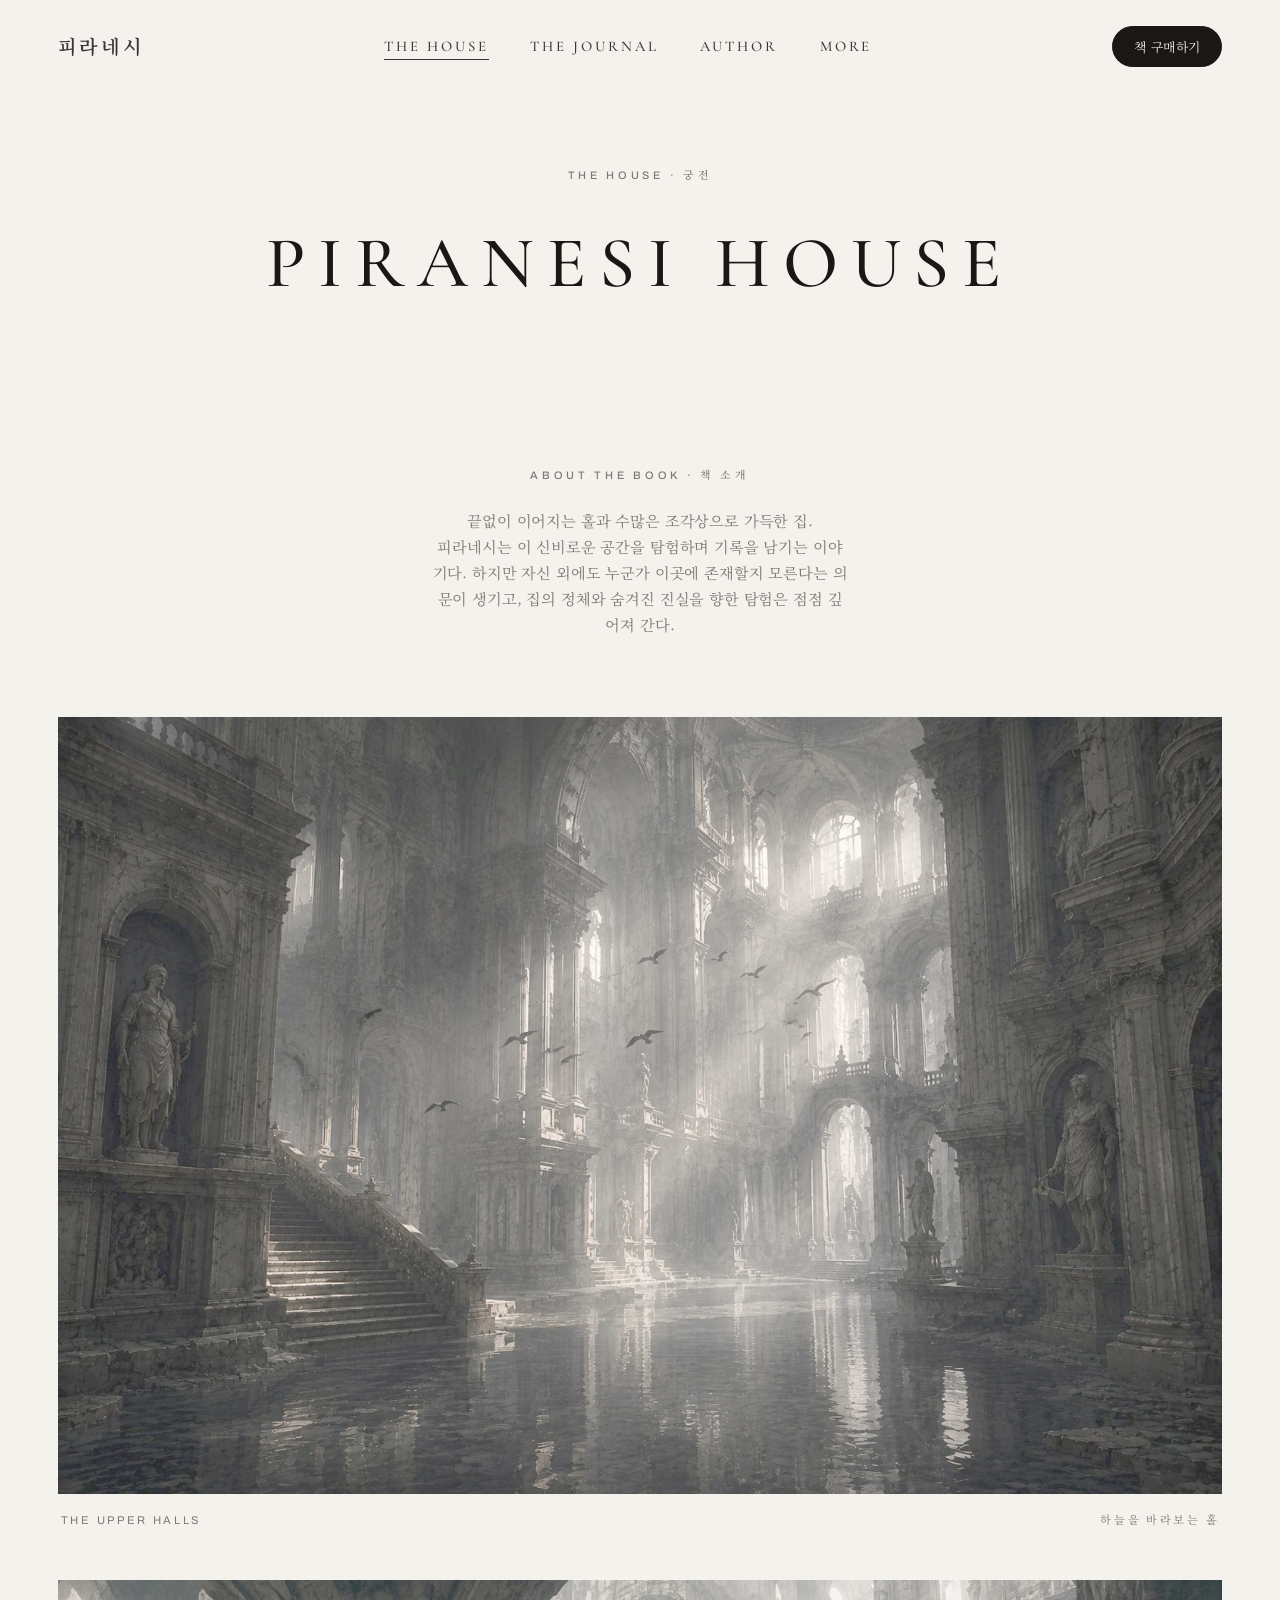
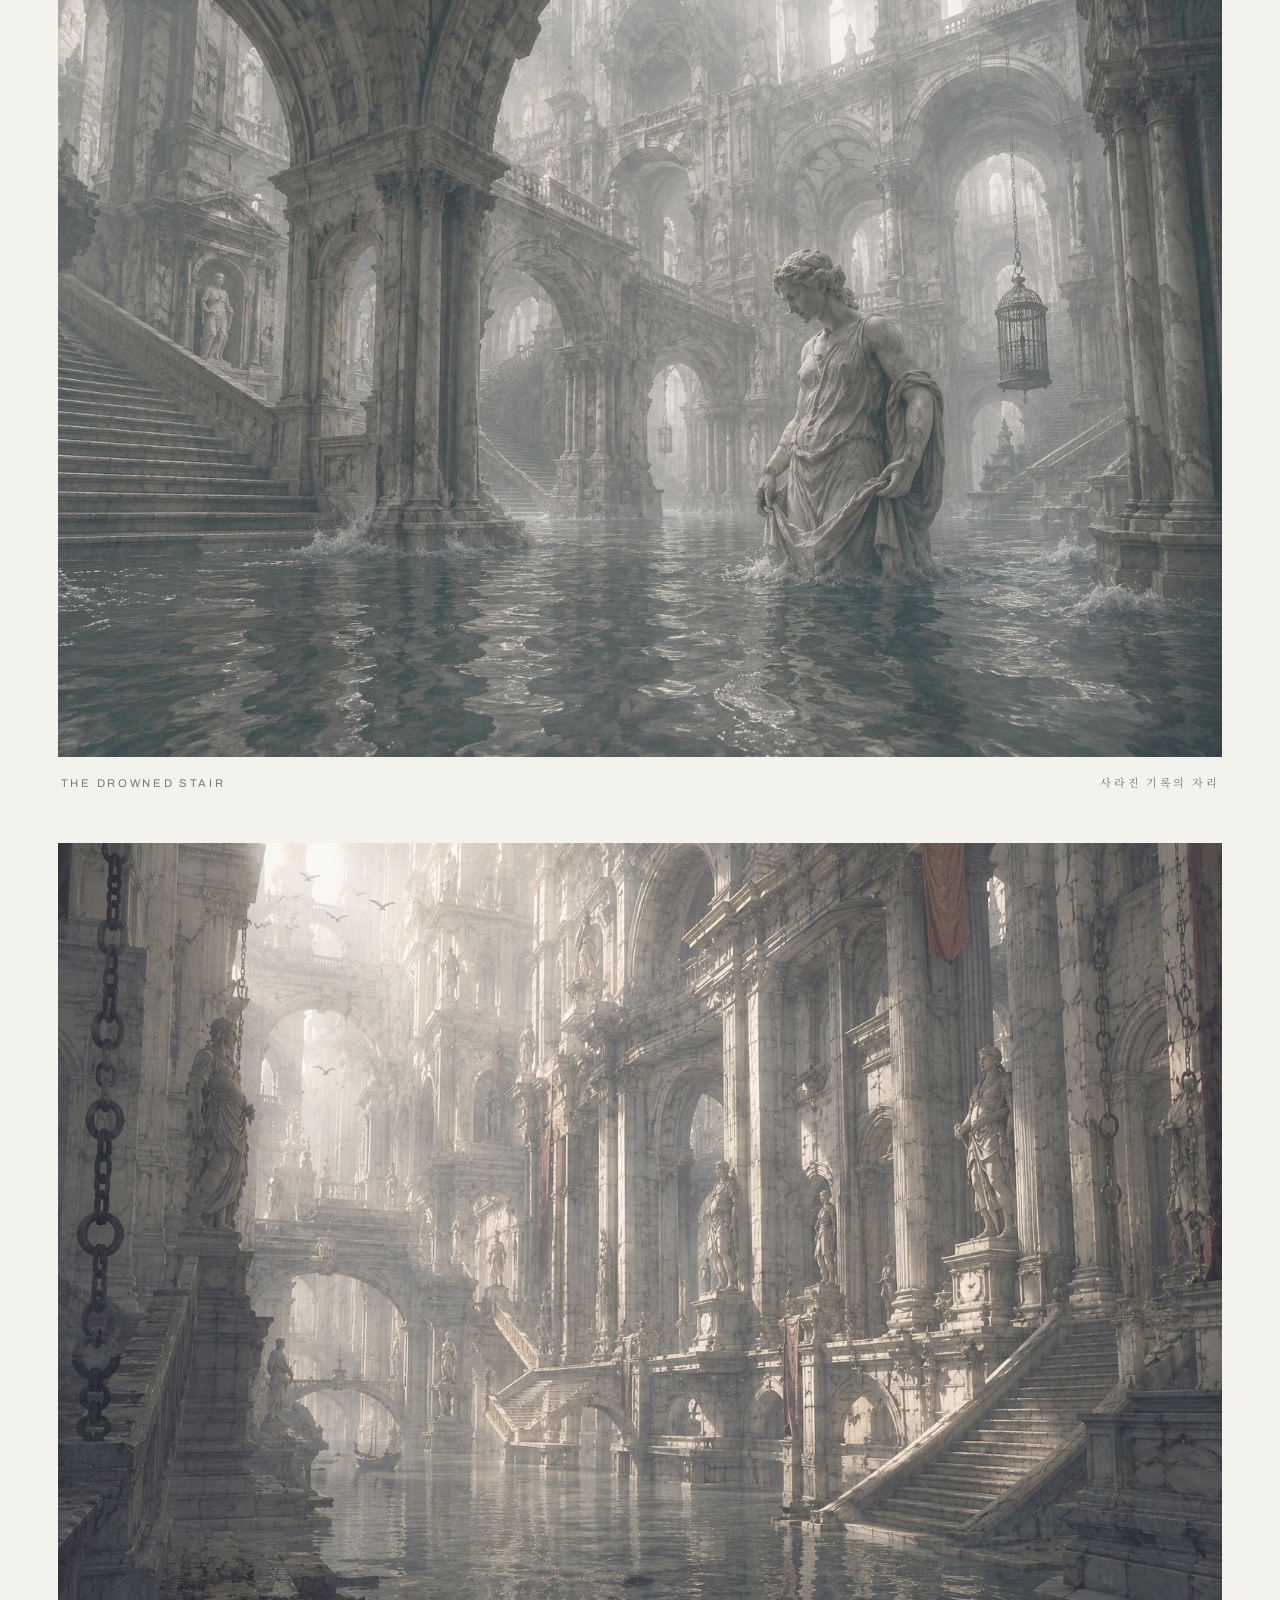
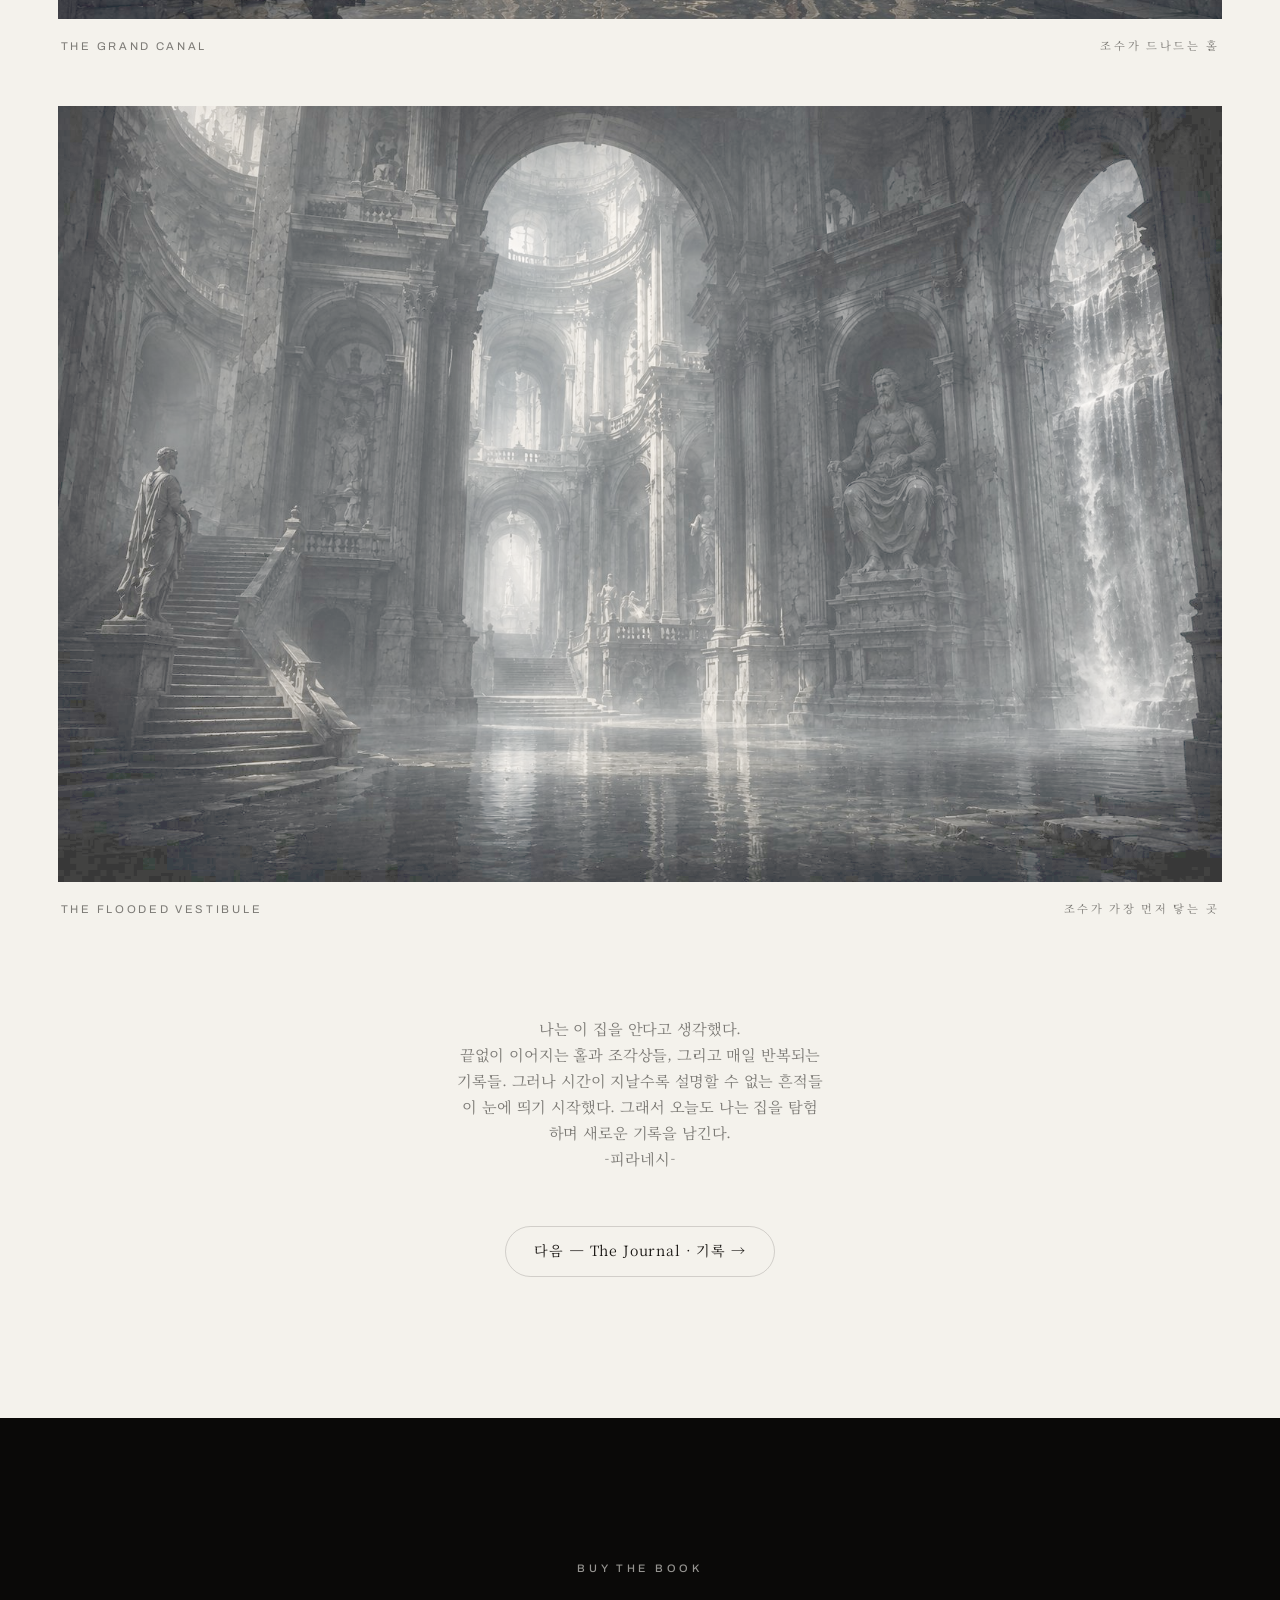
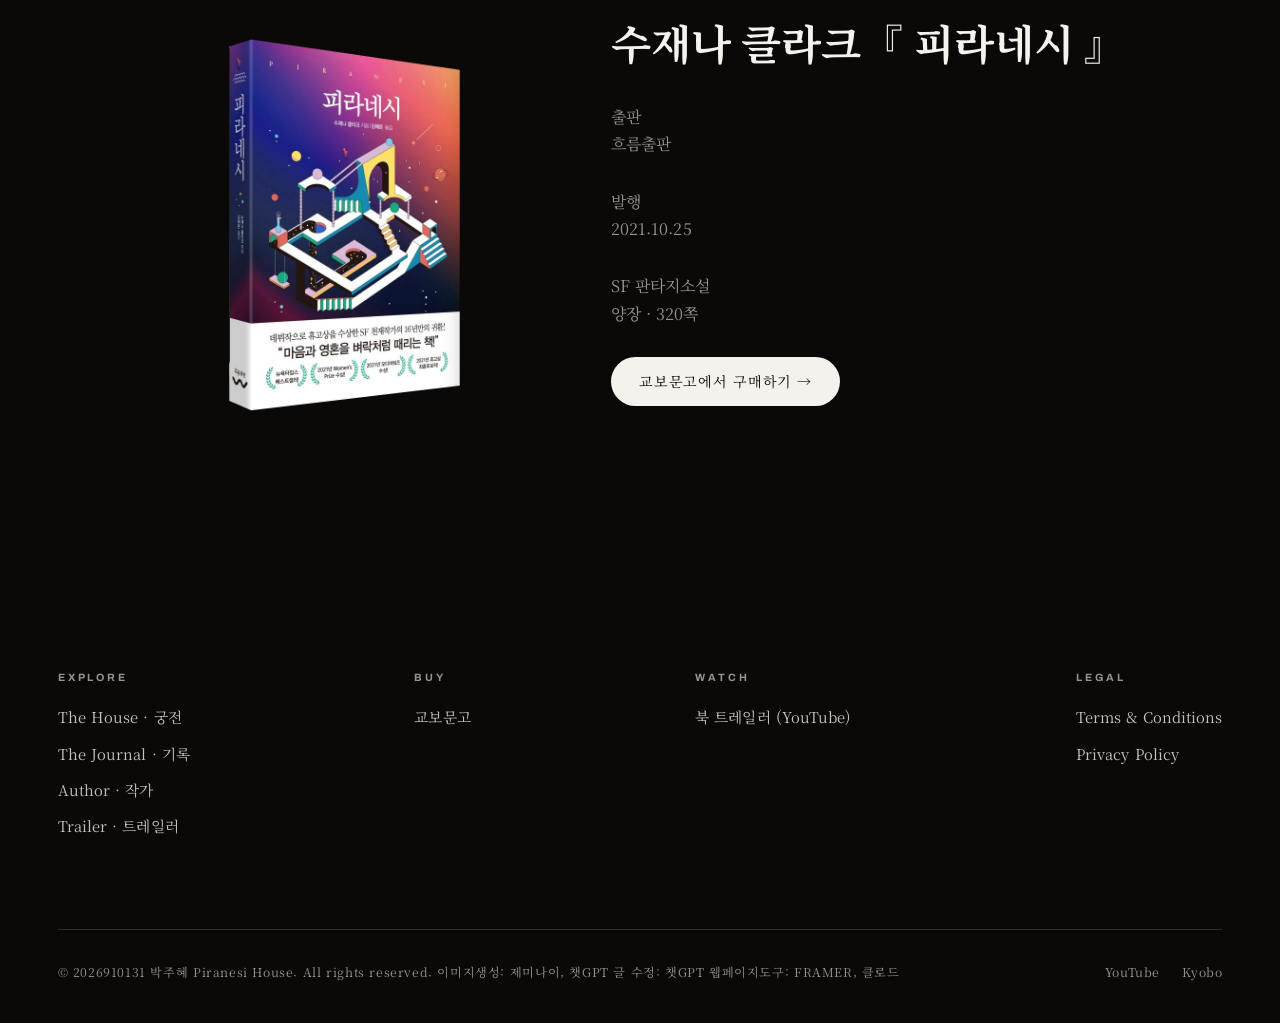
==== commit 25b25a69: "Update house.html" ====
--- a/house.html
+++ b/house.html
@@ -124,7 +124,7 @@
         </div>
       </div>
       <div class="footer__bottom">
-        <span>© 2026 Piranesi House. All rights reserved. 이미지생성: 제미나이, 챗GPT 글 수정: 챗GPT 웹페이지도구: FRAMER, 클로드</span>
+        <span>© 2026910131 박주혜 Piranesi House. All rights reserved. 이미지생성: 제미나이, 챗GPT 글 수정: 챗GPT 웹페이지도구: FRAMER, 클로드</span>
         <div class="footer__social">
           <a href="https://www.youtube.com/watch?v=UggPg6CHNbs" target="_blank" rel="noopener noreferrer" class="link">YouTube</a>
           <a href="https://product.kyobobook.co.kr/detail/S000001029413" target="_blank" rel="noopener noreferrer" class="link">Kyobo</a>
@@ -135,4 +135,4 @@
 
   <script src="js/main.js"></script>
 </body>
-</html>+</html>
